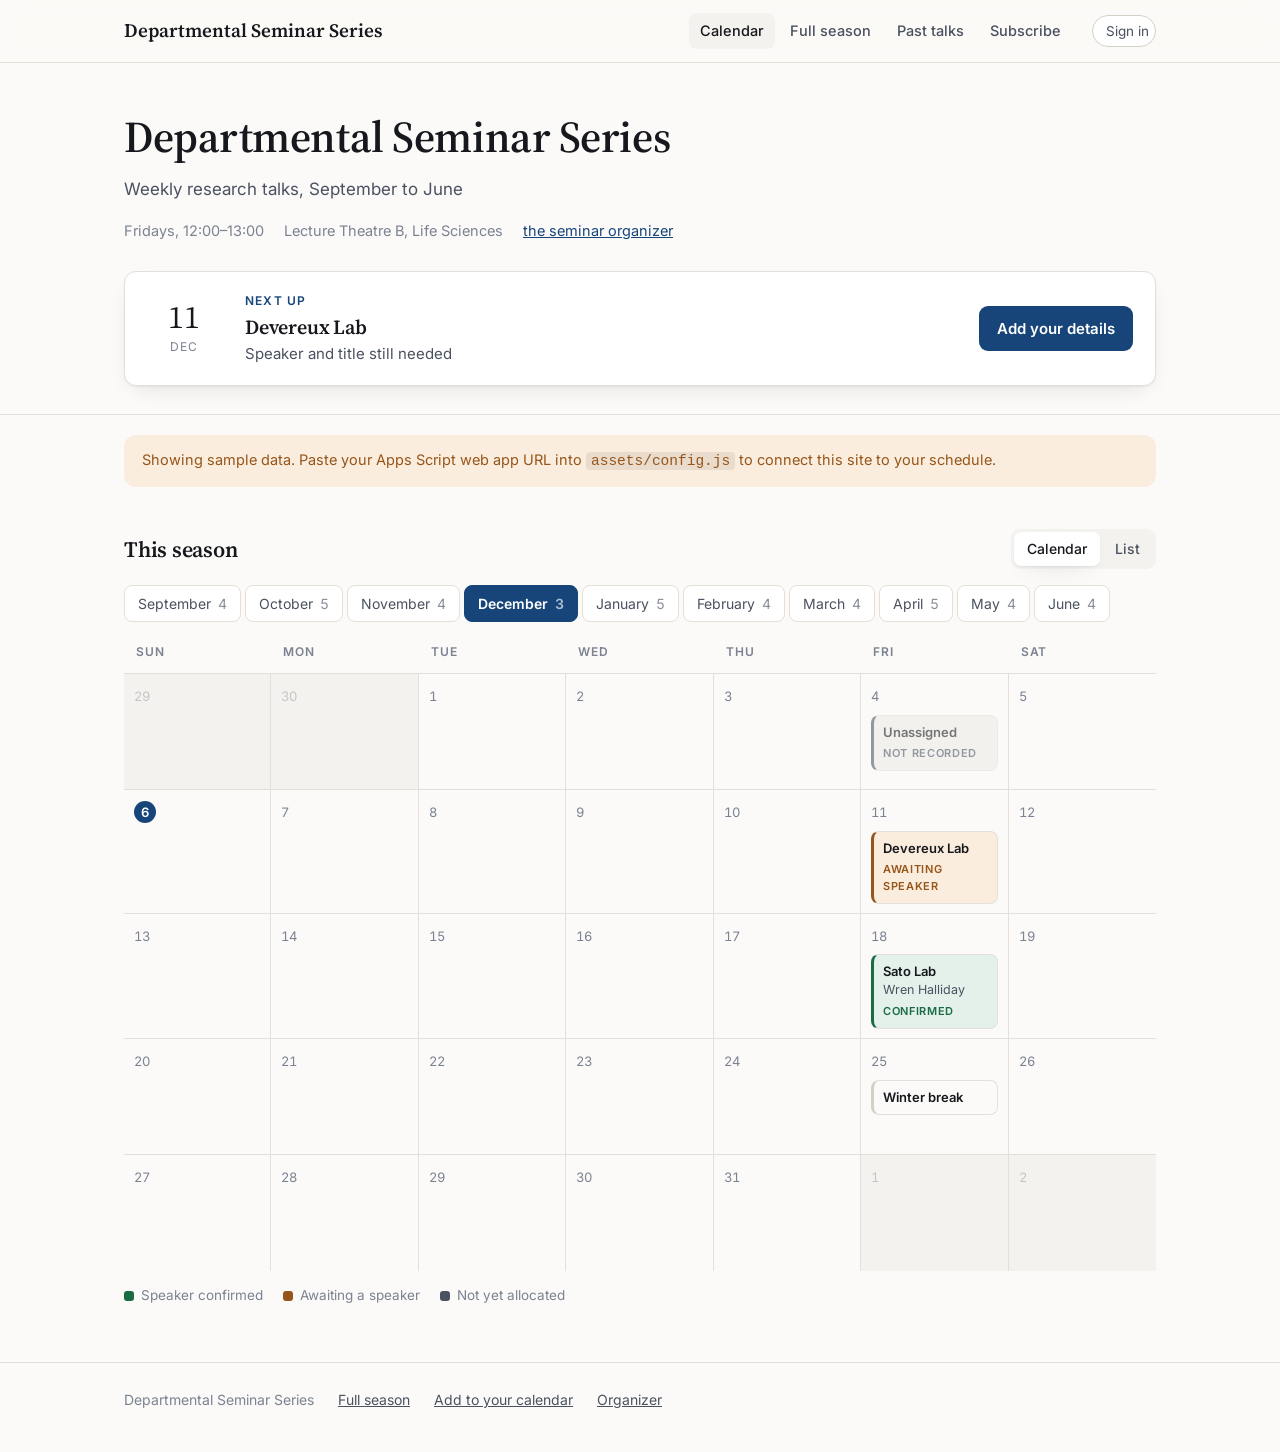
==== index.html @ 97765054 "Initial Upload" ====
<!doctype html>
<html lang="en">
<head>
<meta charset="utf-8">
<meta name="viewport" content="width=device-width, initial-scale=1">
<title>Calendar</title>
<meta name="description" content="Schedule and speaker sign-up for the weekly seminar series.">
<link rel="preconnect" href="https://fonts.googleapis.com">
<link rel="preconnect" href="https://fonts.gstatic.com" crossorigin>
<link href="https://fonts.googleapis.com/css2?family=Inter:wght@400;500;600;700&family=Source+Serif+4:opsz,wght@8..60,400;8..60,600&display=swap" rel="stylesheet">
<link rel="stylesheet" href="assets/styles.css">
<script src="assets/config.js"></script>
</head>
<body>

<header class="site-head">
  <div class="wrap head-inner">
    <a class="brand" href="index.html"><strong data-bind="seriesName">Seminar Series</strong></a>
    <nav class="nav">
      <a href="index.html">Calendar</a>
      <a href="schedule.html">Full season</a>
      <a href="archive.html">Past talks</a>
      <a href="subscribe.html">Subscribe</a>
    </nav>
    <div id="session-slot"></div>
    <button class="menu-btn" aria-label="Menu">&#9776;</button>
  </div>
</header>

<section class="hero">
  <div class="wrap">
    <h1 data-bind="seriesName">Seminar Series</h1>
    <p class="tagline" data-bind="tagline" hidden></p>
    <div class="meta" id="hero-meta"></div>
    <div id="next-up"></div>
  </div>
</section>

<main class="wrap">
  <div id="banner-slot"></div>

  <div class="toolbar">
    <h2>This season</h2>
    <div class="seg" id="view-toggle">
      <button data-view="calendar" aria-pressed="true">Calendar</button>
      <button data-view="list" aria-pressed="false">List</button>
    </div>
  </div>

  <div class="months" id="month-nav"></div>
  <div id="view-host"><div class="skeleton"></div></div>

  <div class="legend">
    <span><i style="background:var(--ok)"></i> Speaker confirmed</span>
    <span><i style="background:var(--warn)"></i> Awaiting a speaker</span>
    <span><i style="background:var(--open)"></i> Not yet allocated</span>
  </div>
</main>

<footer class="site-foot">
  <div class="wrap foot-inner">
    <span data-bind="seriesName">Seminar Series</span>
    <a href="schedule.html">Full season</a>
    <a href="subscribe.html">Add to your calendar</a>
    <a href="dashboard.html">Organizer</a>
  </div>
</footer>

<script src="assets/app.js"></script>
<script>
(function () {
  var view = 'calendar';
  try { view = localStorage.getItem('seminar.view') || 'calendar'; } catch (e) {}

  var host = document.getElementById('view-host');
  var monthNav = document.getElementById('month-nav');
  var toggle = document.getElementById('view-toggle');

  toggle.addEventListener('click', function (e) {
    var b = e.target.closest('button');
    if (!b) return;
    view = b.dataset.view;
    try { localStorage.setItem('seminar.view', view); } catch (err) {}
    SEM.render();
  });

  function narrow() { return window.matchMedia('(max-width: 640px)').matches; }

  SEM.onRender(function (state) {
    var mode = narrow() ? 'list' : view;
    SEM.$$('#view-toggle button').forEach(function (b) {
      b.setAttribute('aria-pressed', b.dataset.view === view ? 'true' : 'false');
    });
    toggle.hidden = narrow();
    monthNav.hidden = mode !== 'calendar';

    if (!state.slots.length) {
      host.innerHTML = '';
      host.appendChild(SEM.emptyBlock('No dates yet',
        'The season has not been published. Check back shortly.'));
      return;
    }

    if (mode === 'calendar') {
      SEM.renderMonthNav(monthNav);
      SEM.renderCalendar(host);
    } else {
      var t = SEM.todayKey();
      var rest = state.slots.filter(function (s) { return s.date >= t; });
      SEM.renderList(host, rest.length ? rest : state.slots, {
        emptyTitle: 'The season has finished',
        emptyBody: 'Past talks are listed in the archive.'
      });
    }
    renderNext(state);
  });

  function renderNext(state) {
    var box = document.getElementById('next-up');
    var next = SEM.upcoming()[0];
    box.innerHTML = '';
    if (!next) return;
    var d = SEM.parseDate(next.date);
    var card = SEM.el('div', 'next-up');

    var when = SEM.el('div', 'when');
    when.appendChild(SEM.el('div', 'd', String(d.getDate())));
    when.appendChild(SEM.el('div', 'm', ['Jan','Feb','Mar','Apr','May','Jun','Jul','Aug','Sep','Oct','Nov','Dec'][d.getMonth()]));
    card.appendChild(when);

    var what = SEM.el('div', 'what');
    what.appendChild(SEM.el('div', 'eyebrow', next.date === SEM.todayKey() ? 'Today' : 'Next up'));
    if (next.filled) {
      what.appendChild(SEM.el('h2', null, next.title));
      what.appendChild(SEM.el('p', null, next.speaker + ' · ' + next.lab));
    } else if (next.type === 'special') {
      what.appendChild(SEM.el('h2', null, next.note || 'Special session'));
    } else {
      what.appendChild(SEM.el('h2', null, next.lab || 'Not yet allocated'));
      what.appendChild(SEM.el('p', null, next.lab ? 'Speaker and title still needed' : 'No lab assigned to this date'));
    }
    card.appendChild(what);

    if (next.lab && next.type === 'talk') {
      var btn = SEM.el('button', 'btn' + (next.filled ? ' ghost' : ''), next.filled ? 'Details' : 'Add your details');
      btn.addEventListener('click', function () { SEM.openSlot(next.date); });
      card.appendChild(btn);
    }
    box.appendChild(card);
  }

  window.addEventListener('resize', (function () {
    var was = narrow();
    return function () { if (narrow() !== was) { was = narrow(); SEM.render(); } };
  })());
})();
</script>
</body>
</html>
---- assets/styles.css ----
:root {
  --bg: #fbfaf8;
  --surface: #ffffff;
  --surface-2: #f4f2ee;
  --ink: #16181d;
  --ink-2: #4a5160;
  --muted: #7b8291;
  --line: #e4e0d9;
  --line-2: #d5d0c6;
  --accent: #17457a;
  --accent-soft: #e8eef6;
  --ok: #1b6b45;
  --ok-soft: #e3f1ea;
  --warn: #96551a;
  --warn-soft: #fbeddd;
  --open: #4a5160;
  --open-soft: #eeece7;
  --btn-fg: #ffffff;
  --shadow: 0 1px 2px rgba(20, 24, 32, .05), 0 8px 24px -12px rgba(20, 24, 32, .18);
  --radius: 12px;
  --font-sans: "Inter", -apple-system, BlinkMacSystemFont, "Segoe UI", Roboto, Helvetica, Arial, sans-serif;
  --font-serif: "Source Serif 4", Georgia, "Times New Roman", serif;
}

@media (prefers-color-scheme: dark) {
  :root:not([data-theme="light"]) {
    --bg: #0f1216;
    --surface: #161a21;
    --surface-2: #1c212a;
    --ink: #e9ecf1;
    --ink-2: #b3bac7;
    --muted: #858d9c;
    --line: #262c36;
    --line-2: #333b47;
    --accent: #7aa9e0;
    --accent-soft: #1a2634;
    --ok: #6cc79b;
    --ok-soft: #142620;
    --warn: #e0a86a;
    --warn-soft: #2a2015;
    --open: #b3bac7;
    --open-soft: #1f242d;
    --btn-fg: #0f1216;
    --shadow: 0 1px 2px rgba(0, 0, 0, .4), 0 8px 24px -12px rgba(0, 0, 0, .7);
  }
}

:root[data-theme="dark"] {
  --bg: #0f1216;
  --surface: #161a21;
  --surface-2: #1c212a;
  --ink: #e9ecf1;
  --ink-2: #b3bac7;
  --muted: #858d9c;
  --line: #262c36;
  --line-2: #333b47;
  --accent: #7aa9e0;
  --accent-soft: #1a2634;
  --ok: #6cc79b;
  --ok-soft: #142620;
  --warn: #e0a86a;
  --warn-soft: #2a2015;
  --open: #b3bac7;
  --open-soft: #1f242d;
  --btn-fg: #0f1216;
  --shadow: 0 1px 2px rgba(0, 0, 0, .4), 0 8px 24px -12px rgba(0, 0, 0, .7);
}

* { box-sizing: border-box; }

html { -webkit-text-size-adjust: 100%; }

body {
  margin: 0;
  background: var(--bg);
  color: var(--ink);
  font-family: var(--font-sans);
  font-size: 16px;
  line-height: 1.55;
  -webkit-font-smoothing: antialiased;
}

h1, h2, h3 { font-family: var(--font-serif); font-weight: 600; line-height: 1.2; margin: 0; letter-spacing: -.01em; }
a { color: var(--accent); }
button { font: inherit; }

.wrap { max-width: 1080px; margin: 0 auto; padding: 0 24px; }
.narrow { max-width: 760px; }

/* header */

.site-head {
  border-bottom: 1px solid var(--line);
  background: color-mix(in srgb, var(--bg) 88%, transparent);
  position: sticky; top: 0; z-index: 40;
  backdrop-filter: saturate(1.4) blur(10px);
}
.head-inner { display: flex; align-items: center; gap: 20px; height: 62px; }
.brand { display: flex; align-items: baseline; gap: 10px; text-decoration: none; color: var(--ink); margin-right: auto; min-width: 0; }
.brand strong { font-family: var(--font-serif); font-size: 19px; font-weight: 600; white-space: nowrap; overflow: hidden; text-overflow: ellipsis; }
.brand span { color: var(--muted); font-size: 13px; white-space: nowrap; }
.nav { display: flex; gap: 4px; align-items: center; }
.nav a {
  color: var(--ink-2); text-decoration: none; font-size: 14.5px; font-weight: 500;
  padding: 7px 11px; border-radius: 8px;
}
.nav a:hover { background: var(--surface-2); color: var(--ink); }
.nav a[aria-current="page"] { color: var(--ink); background: var(--surface-2); }

.session {
  display: flex; align-items: center; gap: 8px; border: 1px solid var(--line-2);
  background: var(--surface); border-radius: 999px; padding: 5px 6px 5px 13px; font-size: 13.5px;
  color: var(--ink-2); cursor: pointer;
}
.session:hover { border-color: var(--accent); color: var(--ink); }
.session .dot { width: 7px; height: 7px; border-radius: 50%; background: var(--ok); }
.session .x { color: var(--muted); padding: 0 6px; }

.menu-btn { display: none; background: none; border: 1px solid var(--line-2); border-radius: 8px; color: var(--ink); padding: 7px 10px; cursor: pointer; }

/* hero */

.hero { padding: 48px 0 28px; border-bottom: 1px solid var(--line); }
.hero h1 { font-size: clamp(30px, 5vw, 44px); }
.hero .tagline { color: var(--ink-2); margin: 12px 0 0; font-size: 17px; max-width: 60ch; }
.hero .meta { display: flex; flex-wrap: wrap; gap: 8px 20px; margin-top: 18px; color: var(--muted); font-size: 14.5px; }

.next-up {
  display: grid; grid-template-columns: auto 1fr auto; gap: 24px; align-items: center;
  margin-top: 28px; padding: 20px 22px; background: var(--surface); border: 1px solid var(--line);
  border-radius: var(--radius); box-shadow: var(--shadow);
}
.next-up .when { text-align: center; min-width: 74px; }
.next-up .when .d { font-family: var(--font-serif); font-size: 32px; line-height: 1; }
.next-up .when .m { font-size: 12px; letter-spacing: .1em; text-transform: uppercase; color: var(--muted); margin-top: 5px; }
.next-up .what .eyebrow { font-size: 12px; letter-spacing: .1em; text-transform: uppercase; color: var(--accent); font-weight: 600; }
.next-up .what h2 { font-size: 20px; margin: 5px 0 3px; }
.next-up .what p { margin: 0; color: var(--ink-2); font-size: 15px; }

/* toolbar */

.toolbar { display: flex; flex-wrap: wrap; align-items: center; gap: 12px; padding: 22px 0 14px; }
.toolbar h2 { font-size: 22px; margin-right: auto; }
.seg { display: inline-flex; background: var(--surface-2); border-radius: 9px; padding: 3px; gap: 2px; }
.seg button {
  border: 0; background: none; color: var(--ink-2); padding: 6px 13px; border-radius: 7px;
  cursor: pointer; font-size: 14px; font-weight: 500;
}
.seg button[aria-pressed="true"] { background: var(--surface); color: var(--ink); box-shadow: var(--shadow); }

.field {
  background: var(--surface); border: 1px solid var(--line-2); color: var(--ink);
  border-radius: 9px; padding: 8px 12px; font-size: 14.5px; font-family: inherit;
}
.field:focus { outline: 2px solid var(--accent); outline-offset: 1px; }

.btn {
  border: 1px solid transparent; background: var(--accent); color: var(--btn-fg); border-radius: 9px;
  padding: 10px 17px; font-size: 15px; font-weight: 600; cursor: pointer;
}
.btn:hover { filter: brightness(1.08); }
.btn[disabled] { opacity: .55; cursor: default; filter: none; }
.btn.ghost { background: none; color: var(--ink-2); border-color: var(--line-2); }
.btn.ghost:hover { border-color: var(--accent); color: var(--ink); filter: none; }
.btn.danger { background: none; color: var(--warn); border-color: var(--line-2); }

/* month nav */

.months { display: flex; gap: 4px; overflow-x: auto; padding: 2px 0 10px; scrollbar-width: thin; }
.months button {
  flex: 0 0 auto; border: 1px solid var(--line); background: var(--surface); color: var(--ink-2);
  border-radius: 8px; padding: 7px 13px; cursor: pointer; font-size: 14px; white-space: nowrap;
}
.months button[aria-pressed="true"] { background: var(--accent); border-color: var(--accent); color: var(--surface); font-weight: 600; }
.months button .n { display: inline-block; margin-left: 7px; opacity: .65; font-variant-numeric: tabular-nums; }

/* calendar */

.cal { background: var(--surface); border: 1px solid var(--line); border-radius: var(--radius); overflow: hidden; box-shadow: var(--shadow); }
.cal-head { display: grid; grid-template-columns: repeat(7, 1fr); border-bottom: 1px solid var(--line); }
.cal-head div { padding: 11px 12px; font-size: 12px; letter-spacing: .08em; text-transform: uppercase; color: var(--muted); font-weight: 600; }
.cal-grid { display: grid; grid-template-columns: repeat(7, 1fr); }
.cell { border-right: 1px solid var(--line); border-bottom: 1px solid var(--line); min-height: 116px; padding: 9px 10px; position: relative; }
.cell:nth-child(7n) { border-right: 0; }
.cal-grid > .cell:nth-last-child(-n+7) { border-bottom: 0; }
.cell.out { background: var(--surface-2); }
.cell .num { font-size: 13px; color: var(--muted); font-variant-numeric: tabular-nums; }
.cell.out .num { opacity: .4; }
.cell.today .num { background: var(--accent); color: var(--surface); border-radius: 50%; width: 22px; height: 22px; display: inline-flex; align-items: center; justify-content: center; font-weight: 600; }

.slot {
  display: block; width: 100%; text-align: left; margin-top: 7px; border: 1px solid var(--line);
  border-left: 3px solid var(--open); background: var(--open-soft); border-radius: 8px;
  padding: 8px 9px; cursor: pointer; color: inherit;
}
.slot:hover { border-color: var(--accent); border-left-color: var(--accent); transform: translateY(-1px); }
.slot .lab { display: block; font-size: 13px; font-weight: 600; line-height: 1.3; }
.slot .who { display: block; font-size: 12.5px; color: var(--ink-2); margin-top: 2px; line-height: 1.35; }
.slot.past { opacity: .58; }
.slot .tag { font-size: 11px; letter-spacing: .06em; text-transform: uppercase; font-weight: 600; color: var(--open); margin-top: 4px; display: block; }
.slot.filled { border-left-color: var(--ok); background: var(--ok-soft); }
.slot.filled .tag { color: var(--ok); }
.slot.needs { border-left-color: var(--warn); background: var(--warn-soft); }
.slot.needs .tag { color: var(--warn); }
.slot.break { border-left-color: var(--line-2); background: transparent; cursor: default; }
.slot.break:hover { transform: none; border-color: var(--line); }
.slot.mine { box-shadow: 0 0 0 2px var(--accent) inset; }

/* list */

.list { display: flex; flex-direction: column; gap: 10px; }
.row {
  display: grid; grid-template-columns: 92px 1fr auto; gap: 20px; align-items: center;
  background: var(--surface); border: 1px solid var(--line); border-left: 3px solid var(--open);
  border-radius: var(--radius); padding: 15px 18px; cursor: pointer; text-align: left; color: inherit; width: 100%;
}
.row:hover { border-color: var(--accent); border-left-color: var(--accent); }
.row.filled { border-left-color: var(--ok); }
.row.needs { border-left-color: var(--warn); }
.row.past { opacity: .62; }
.row .date { font-variant-numeric: tabular-nums; }
.row .date .dow { font-size: 12px; letter-spacing: .08em; text-transform: uppercase; color: var(--muted); }
.row .date .dm { font-family: var(--font-serif); font-size: 19px; }
.row .body h3 { font-size: 16.5px; font-family: var(--font-sans); font-weight: 600; }
.row .body p { margin: 3px 0 0; color: var(--ink-2); font-size: 14.5px; }
.row .body .untitled { color: var(--muted); font-style: italic; }

.pill { font-size: 11.5px; letter-spacing: .06em; text-transform: uppercase; font-weight: 700; padding: 5px 10px; border-radius: 999px; white-space: nowrap; }
.pill.filled { background: var(--ok-soft); color: var(--ok); }
.pill.needs { background: var(--warn-soft); color: var(--warn); }
.pill.open { background: var(--open-soft); color: var(--open); }
.pill.break { background: transparent; color: var(--muted); border: 1px solid var(--line); }

.month-label { font-family: var(--font-serif); font-size: 15px; color: var(--muted); margin: 20px 0 2px; letter-spacing: .04em; text-transform: uppercase; }
.month-label:first-child { margin-top: 0; }

/* modal */

.veil { position: fixed; inset: 0; background: rgba(12, 14, 18, .5); backdrop-filter: blur(3px); z-index: 90; display: flex; align-items: center; justify-content: center; padding: 20px; }
.veil[hidden] { display: none; }
.modal {
  background: var(--bg); border: 1px solid var(--line); border-radius: 16px; width: min(520px, 100%);
  max-height: min(88vh, 780px); overflow-y: auto; box-shadow: 0 24px 60px -20px rgba(0, 0, 0, .5);
}
.modal-head { padding: 22px 24px 16px; border-bottom: 1px solid var(--line); display: flex; gap: 16px; align-items: flex-start; }
.modal-head .grow { flex: 1; min-width: 0; }
.modal-head .eyebrow { font-size: 12px; letter-spacing: .1em; text-transform: uppercase; color: var(--accent); font-weight: 600; }
.modal-head h2 { font-size: 22px; margin: 6px 0 4px; }
.modal-head p { margin: 0; color: var(--ink-2); font-size: 14.5px; }
.close { border: 0; background: var(--surface-2); color: var(--ink-2); width: 32px; height: 32px; border-radius: 8px; cursor: pointer; font-size: 17px; line-height: 1; flex: 0 0 auto; }
.close:hover { color: var(--ink); }
.modal-body { padding: 20px 24px 24px; }

.lbl { display: block; font-size: 13.5px; font-weight: 600; color: var(--ink-2); margin: 0 0 6px; }
.hint { font-size: 13px; color: var(--muted); margin: 5px 0 0; }
.inp { width: 100%; background: var(--surface); border: 1px solid var(--line-2); color: var(--ink); border-radius: 9px; padding: 10px 12px; font: inherit; font-size: 15px; }
.inp:focus { outline: 2px solid var(--accent); outline-offset: 1px; border-color: var(--accent); }
.f { margin-bottom: 15px; }
.hp { position: absolute; left: -9999px; width: 1px; height: 1px; opacity: 0; }

.note { border-radius: 9px; padding: 11px 14px; font-size: 14px; margin-bottom: 16px; }
.note.err { background: var(--warn-soft); color: var(--warn); }
.note.info { background: var(--accent-soft); color: var(--accent); }
.note.good { background: var(--ok-soft); color: var(--ok); }

.actions { display: flex; gap: 10px; align-items: center; margin-top: 20px; flex-wrap: wrap; }
.actions .spacer { margin-left: auto; }

.talk-detail { background: var(--surface-2); border-radius: 10px; padding: 16px 18px; margin-bottom: 18px; }
.talk-detail .t { font-family: var(--font-serif); font-size: 18px; line-height: 1.35; }
.talk-detail .s { color: var(--ink-2); font-size: 14.5px; margin-top: 7px; }

/* dashboard */

.stats { display: grid; grid-template-columns: repeat(auto-fit, minmax(150px, 1fr)); gap: 12px; margin: 20px 0 26px; }
.stat { background: var(--surface); border: 1px solid var(--line); border-radius: var(--radius); padding: 16px 18px; }
.stat .v { font-family: var(--font-serif); font-size: 30px; line-height: 1; }
.stat .k { font-size: 12.5px; letter-spacing: .06em; text-transform: uppercase; color: var(--muted); margin-top: 7px; }
.stat.warn .v { color: var(--warn); }
.stat.ok .v { color: var(--ok); }

.tbl-wrap { overflow-x: auto; background: var(--surface); border: 1px solid var(--line); border-radius: var(--radius); }
table.data { width: 100%; border-collapse: collapse; font-size: 14.5px; min-width: 720px; }
table.data th { text-align: left; padding: 12px 16px; font-size: 12px; letter-spacing: .07em; text-transform: uppercase; color: var(--muted); border-bottom: 1px solid var(--line); white-space: nowrap; }
table.data td { padding: 12px 16px; border-bottom: 1px solid var(--line); vertical-align: top; }
table.data tr:last-child td { border-bottom: 0; }
table.data td.nowrap { white-space: nowrap; }
.muted { color: var(--muted); }

.copybox { display: flex; gap: 8px; align-items: stretch; margin-top: 12px; }
.copybox input { flex: 1; font-family: ui-monospace, SFMono-Regular, Menlo, monospace; font-size: 13px; }

/* misc */

.empty { text-align: center; padding: 56px 24px; color: var(--muted); }
.empty h3 { font-size: 19px; color: var(--ink); margin-bottom: 8px; }
.skeleton { height: 260px; border-radius: var(--radius); background: linear-gradient(90deg, var(--surface) 25%, var(--surface-2) 50%, var(--surface) 75%); background-size: 400% 100%; animation: sh 1.4s infinite; border: 1px solid var(--line); }
@keyframes sh { 0% { background-position: 100% 0; } 100% { background-position: 0 0; } }

.legend { display: flex; flex-wrap: wrap; gap: 6px 20px; color: var(--muted); font-size: 13.5px; padding: 14px 0 0; }
.legend span { display: inline-flex; align-items: center; gap: 7px; }
.legend i { width: 10px; height: 10px; border-radius: 3px; display: inline-block; }

.prose { padding: 36px 0 60px; }
.prose h2 { font-size: 24px; margin: 34px 0 12px; }
.prose h3 { font-size: 17px; font-family: var(--font-sans); margin: 24px 0 8px; }
.prose p, .prose li { color: var(--ink-2); }
.prose ol, .prose ul { padding-left: 22px; }
.prose li { margin-bottom: 7px; }
.prose code { background: var(--surface-2); padding: 2px 6px; border-radius: 5px; font-size: 13.5px; }

.site-foot { border-top: 1px solid var(--line); margin-top: 56px; padding: 26px 0 42px; color: var(--muted); font-size: 14px; }
.site-foot .foot-inner { display: flex; flex-wrap: wrap; gap: 10px 24px; align-items: center; }
.site-foot a { color: var(--ink-2); }

.banner { background: var(--warn-soft); color: var(--warn); border-radius: var(--radius); padding: 14px 18px; margin: 20px 0; font-size: 14.5px; }
.banner code { background: rgba(0, 0, 0, .07); padding: 1px 5px; border-radius: 4px; }

@media (max-width: 860px) {
  .nav { display: none; }
  .nav.open { display: flex; position: absolute; top: 62px; left: 0; right: 0; flex-direction: column; align-items: stretch; background: var(--bg); border-bottom: 1px solid var(--line); padding: 10px 24px 16px; gap: 2px; }
  .menu-btn { display: block; }
  .cal { min-width: 720px; }
  #view-host { overflow-x: auto; }
  .next-up { grid-template-columns: auto 1fr; }
  .next-up .when { min-width: 62px; }
}

@media (max-width: 560px) {
  .wrap { padding: 0 16px; }
  .row { grid-template-columns: 1fr; gap: 10px; }
  .row .date { display: flex; gap: 8px; align-items: baseline; }
  .hero { padding: 32px 0 22px; }
  .toolbar h2 { width: 100%; }
}

@media print {
  .site-head, .toolbar, .site-foot, .months, .legend { display: none; }
  body { background: #fff; }
  .row, .cal { break-inside: avoid; box-shadow: none; }
}
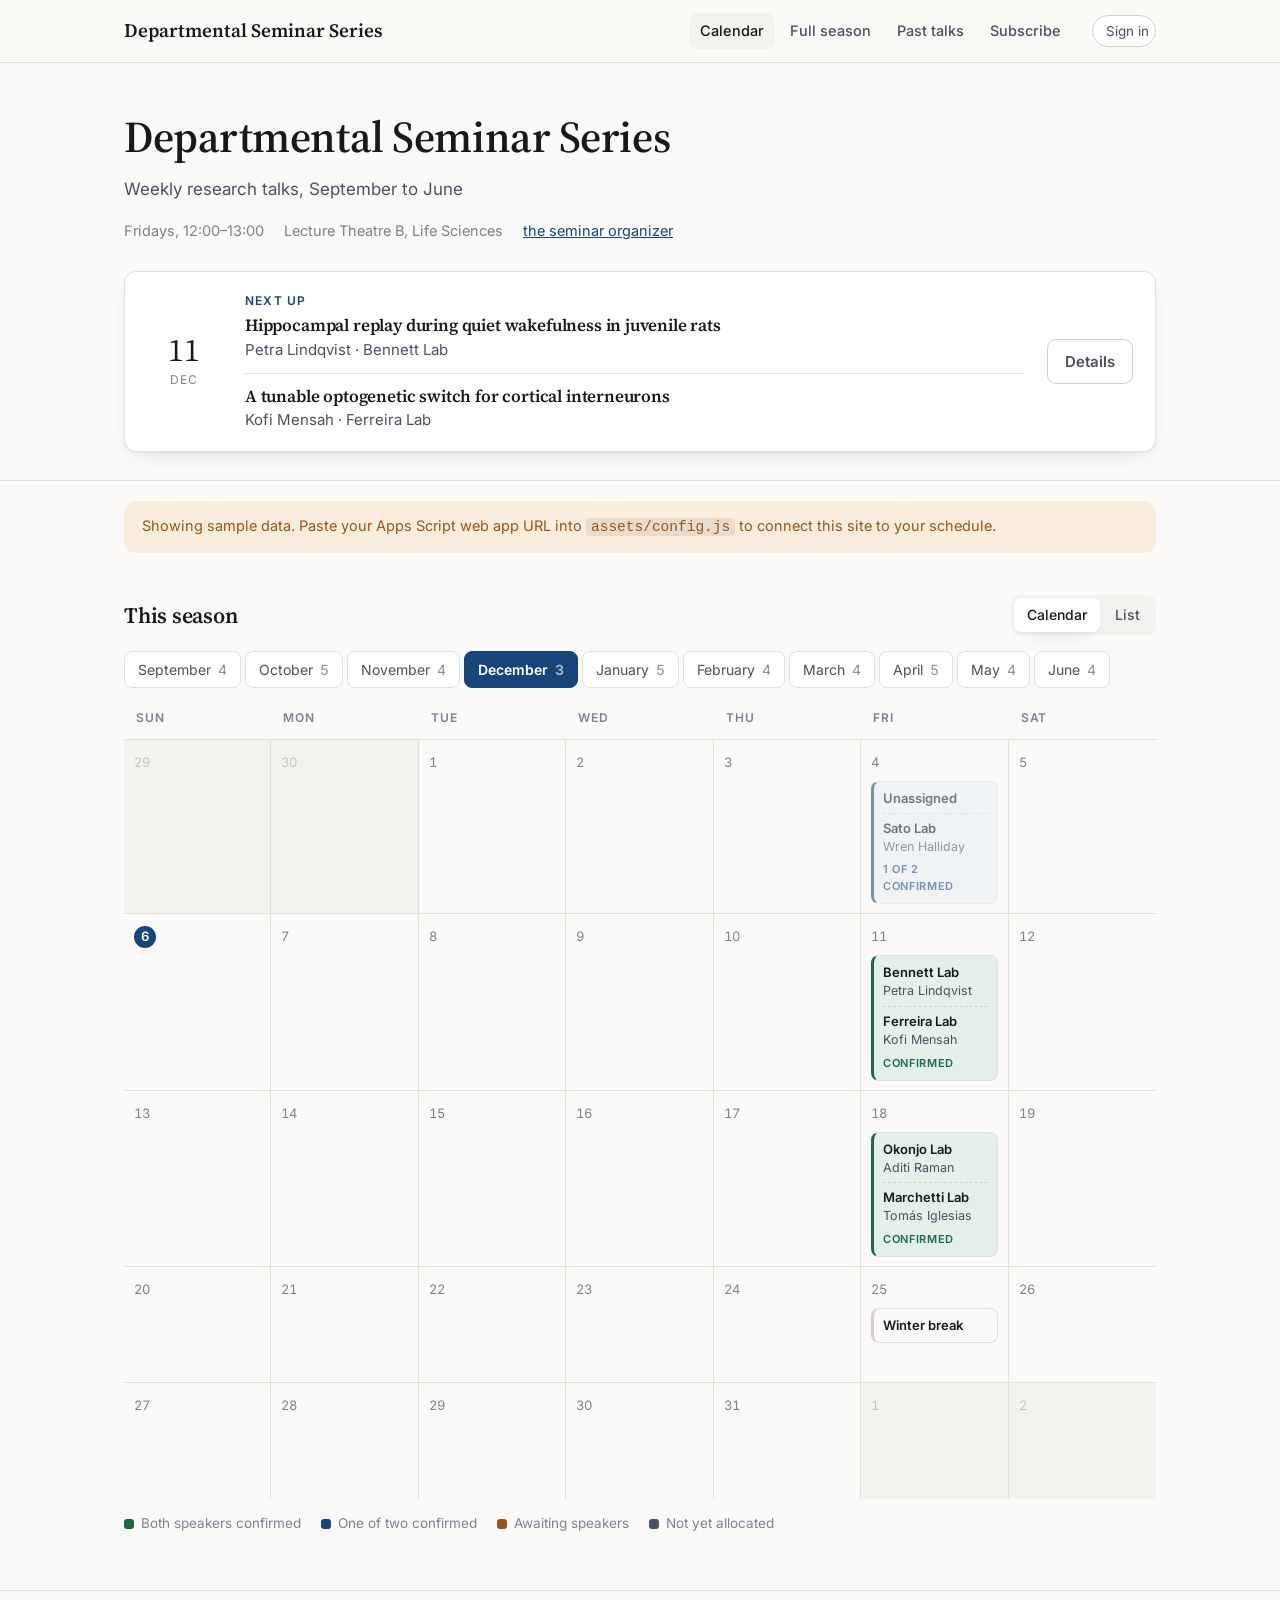
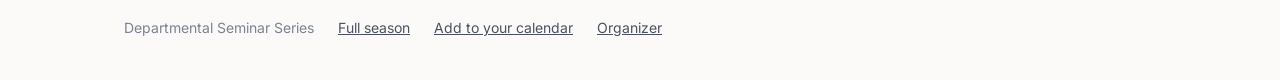
==== commit 4f4b177b: "Upload updated materials Added functionality for 2 presenters per week" ====
--- a/index.html
+++ b/index.html
@@ -51,8 +51,9 @@
   <div id="view-host"><div class="skeleton"></div></div>
 
   <div class="legend">
-    <span><i style="background:var(--ok)"></i> Speaker confirmed</span>
-    <span><i style="background:var(--warn)"></i> Awaiting a speaker</span>
+    <span><i style="background:var(--ok)"></i> Both speakers confirmed</span>
+    <span><i style="background:var(--accent)"></i> One of two confirmed</span>
+    <span><i style="background:var(--warn)"></i> Awaiting speakers</span>
     <span><i style="background:var(--open)"></i> Not yet allocated</span>
   </div>
 </main>
@@ -130,19 +131,26 @@
 
     var what = SEM.el('div', 'what');
     what.appendChild(SEM.el('div', 'eyebrow', next.date === SEM.todayKey() ? 'Today' : 'Next up'));
-    if (next.filled) {
-      what.appendChild(SEM.el('h2', null, next.title));
-      what.appendChild(SEM.el('p', null, next.speaker + ' · ' + next.lab));
-    } else if (next.type === 'special') {
+    if (next.type === 'special') {
       what.appendChild(SEM.el('h2', null, next.note || 'Special session'));
     } else {
-      what.appendChild(SEM.el('h2', null, next.lab || 'Not yet allocated'));
-      what.appendChild(SEM.el('p', null, next.lab ? 'Speaker and title still needed' : 'No lab assigned to this date'));
+      SEM.talksOf(next).forEach(function (t) {
+        var block = SEM.el('div', 'talk');
+        if (t.filled) {
+          block.appendChild(SEM.el('h2', null, t.title));
+          block.appendChild(SEM.el('p', null, t.speaker + ' · ' + t.lab));
+        } else {
+          block.appendChild(SEM.el('h2', null, t.lab || 'Not yet allocated'));
+          block.appendChild(SEM.el('p', null, t.lab ? 'Speaker and title still needed' : 'No lab assigned to this slot'));
+        }
+        what.appendChild(block);
+      });
     }
     card.appendChild(what);
 
-    if (next.lab && next.type === 'talk') {
-      var btn = SEM.el('button', 'btn' + (next.filled ? ' ghost' : ''), next.filled ? 'Details' : 'Add your details');
+    var allFilled = SEM.filledTalks(next).length === SEM.talksOf(next).length;
+    if (SEM.assignedTalks(next).length && next.type === 'talk') {
+      var btn = SEM.el('button', 'btn' + (allFilled ? ' ghost' : ''), allFilled ? 'Details' : 'Add your details');
       btn.addEventListener('click', function () { SEM.openSlot(next.date); });
       card.appendChild(btn);
     }
--- a/assets/styles.css
+++ b/assets/styles.css
@@ -136,6 +136,9 @@
 .next-up .what .eyebrow { font-size: 12px; letter-spacing: .1em; text-transform: uppercase; color: var(--accent); font-weight: 600; }
 .next-up .what h2 { font-size: 20px; margin: 5px 0 3px; }
 .next-up .what p { margin: 0; color: var(--ink-2); font-size: 15px; }
+.next-up .what .talk { margin-top: 5px; }
+.next-up .what .talk + .talk { margin-top: 12px; padding-top: 12px; border-top: 1px solid var(--line); }
+.next-up .what .talk h2 { font-size: 17px; margin: 0 0 2px; }
 
 /* toolbar */
 
@@ -194,12 +197,16 @@
   padding: 8px 9px; cursor: pointer; color: inherit;
 }
 .slot:hover { border-color: var(--accent); border-left-color: var(--accent); transform: translateY(-1px); }
+.slot .talk { display: block; }
+.slot .talk + .talk { margin-top: 6px; padding-top: 6px; border-top: 1px dashed var(--line-2); }
 .slot .lab { display: block; font-size: 13px; font-weight: 600; line-height: 1.3; }
 .slot .who { display: block; font-size: 12.5px; color: var(--ink-2); margin-top: 2px; line-height: 1.35; }
 .slot.past { opacity: .58; }
-.slot .tag { font-size: 11px; letter-spacing: .06em; text-transform: uppercase; font-weight: 600; color: var(--open); margin-top: 4px; display: block; }
+.slot .tag { font-size: 11px; letter-spacing: .06em; text-transform: uppercase; font-weight: 600; color: var(--open); margin-top: 6px; display: block; }
 .slot.filled { border-left-color: var(--ok); background: var(--ok-soft); }
 .slot.filled .tag { color: var(--ok); }
+.slot.partial { border-left-color: var(--accent); background: var(--accent-soft); }
+.slot.partial .tag { color: var(--accent); }
 .slot.needs { border-left-color: var(--warn); background: var(--warn-soft); }
 .slot.needs .tag { color: var(--warn); }
 .slot.break { border-left-color: var(--line-2); background: transparent; cursor: default; }
@@ -216,6 +223,7 @@
 }
 .row:hover { border-color: var(--accent); border-left-color: var(--accent); }
 .row.filled { border-left-color: var(--ok); }
+.row.partial { border-left-color: var(--accent); }
 .row.needs { border-left-color: var(--warn); }
 .row.past { opacity: .62; }
 .row .date { font-variant-numeric: tabular-nums; }
@@ -224,9 +232,11 @@
 .row .body h3 { font-size: 16.5px; font-family: var(--font-sans); font-weight: 600; }
 .row .body p { margin: 3px 0 0; color: var(--ink-2); font-size: 14.5px; }
 .row .body .untitled { color: var(--muted); font-style: italic; }
+.row .body .talk + .talk { margin-top: 11px; padding-top: 11px; border-top: 1px solid var(--line); }
 
 .pill { font-size: 11.5px; letter-spacing: .06em; text-transform: uppercase; font-weight: 700; padding: 5px 10px; border-radius: 999px; white-space: nowrap; }
 .pill.filled { background: var(--ok-soft); color: var(--ok); }
+.pill.partial { background: var(--accent-soft); color: var(--accent); }
 .pill.needs { background: var(--warn-soft); color: var(--warn); }
 .pill.open { background: var(--open-soft); color: var(--open); }
 .pill.break { background: transparent; color: var(--muted); border: 1px solid var(--line); }
@@ -270,6 +280,11 @@
 .talk-detail .t { font-family: var(--font-serif); font-size: 18px; line-height: 1.35; }
 .talk-detail .s { color: var(--ink-2); font-size: 14.5px; margin-top: 7px; }
 
+.talk-panel { border-top: 1px solid var(--line); margin-top: 20px; padding-top: 18px; }
+.talk-panel:first-child { border-top: 0; margin-top: 0; padding-top: 0; }
+.talk-panel > .eyebrow { font-size: 12px; letter-spacing: .1em; text-transform: uppercase; color: var(--muted); font-weight: 600; margin-bottom: 10px; }
+.talk-panel .actions { margin-top: 14px; }
+
 /* dashboard */
 
 .stats { display: grid; grid-template-columns: repeat(auto-fit, minmax(150px, 1fr)); gap: 12px; margin: 20px 0 26px; }
